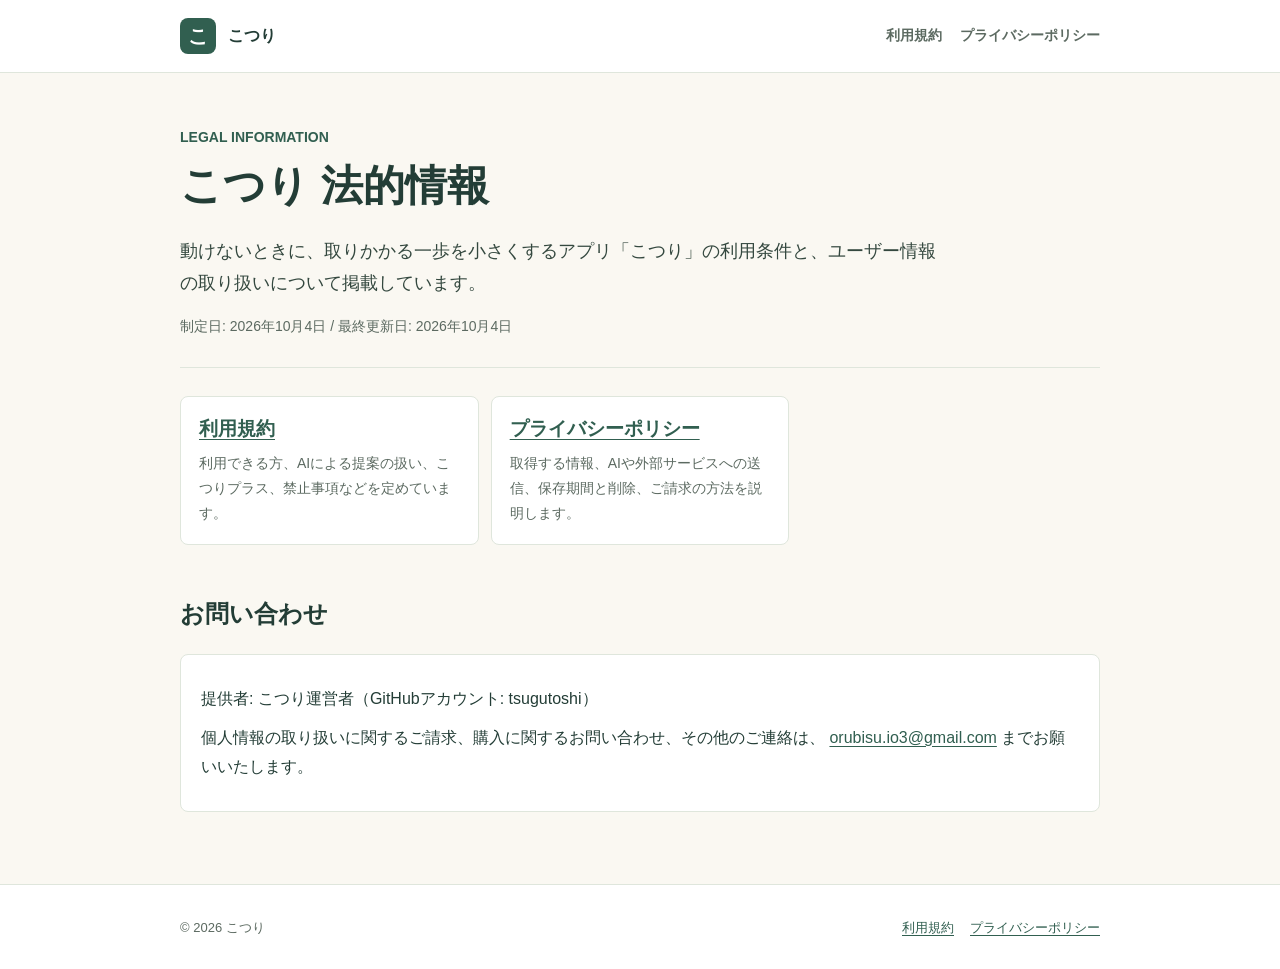
==== index.html @ b36e3127 "こつりの利用規約とプライバシーポリシーを公開する アプリ本体のリポジトリ（非公開）の legal/ と同じ内容を、GitHub Pages で 配信するための公開リポジトリに置く。AdMob の同意メ" ====
<!doctype html>
<html lang="ja">
  <head>
    <meta charset="utf-8">
    <meta name="viewport" content="width=device-width, initial-scale=1">
    <meta name="description" content="こつりの利用規約とプライバシーポリシー">
    <title>法的情報 | こつり</title>
    <link rel="stylesheet" href="assets/legal.css">
  </head>
  <body>
    <header class="site-header">
      <div class="header-inner">
        <a class="brand" href="index.html" aria-label="こつり 法的情報トップ">
          <span class="brand-mark" aria-hidden="true">こ</span>
          <span>こつり</span>
        </a>
        <nav class="site-nav" aria-label="法的情報">
          <a href="terms.html">利用規約</a>
          <a href="privacy.html">プライバシーポリシー</a>
        </nav>
      </div>
    </header>

    <main class="page">
      <header class="document-header">
        <p class="eyebrow">LEGAL INFORMATION</p>
        <h1>こつり 法的情報</h1>
        <p class="lead">
          動けないときに、取りかかる一歩を小さくするアプリ「こつり」の利用条件と、ユーザー情報の取り扱いについて掲載しています。
        </p>
        <p class="updated">制定日: 2026年10月4日 / 最終更新日: 2026年10月4日</p>
      </header>

      <div class="link-list" aria-label="文書一覧">
        <section class="link-item">
          <h2><a href="terms.html">利用規約</a></h2>
          <p>利用できる方、AIによる提案の扱い、こつりプラス、禁止事項などを定めています。</p>
        </section>
        <section class="link-item">
          <h2><a href="privacy.html">プライバシーポリシー</a></h2>
          <p>取得する情報、AIや外部サービスへの送信、保存期間と削除、ご請求の方法を説明します。</p>
        </section>
      </div>

      <section class="legal-section" id="contact">
        <h2>お問い合わせ</h2>
        <div class="contact-block">
          <p>提供者: こつり運営者（GitHubアカウント: tsugutoshi）</p>
          <p>
            個人情報の取り扱いに関するご請求、購入に関するお問い合わせ、その他のご連絡は、
            <a href="mailto:orubisu.io3@gmail.com">orubisu.io3@gmail.com</a>
            までお願いいたします。
          </p>
        </div>
      </section>
    </main>

    <footer class="site-footer">
      <div class="site-footer-inner">
        <p>&copy; 2026 こつり</p>
        <div class="footer-links">
          <a href="terms.html">利用規約</a>
          <a href="privacy.html">プライバシーポリシー</a>
        </div>
      </div>
    </footer>
  </body>
</html>
---- assets/legal.css ----
:root {
  color-scheme: light;
  --bg: #faf8f2;
  --surface: #ffffff;
  --text: #233d36;
  --muted: #5c6a61;
  --line: #dfe6dc;
  --accent: #4f7d6b;
  --accent-strong: #315f50;
  --accent-soft: #edf3ec;
  --warning: #7a4c00;
  --warning-bg: #fff4d8;
  --focus: #005fcc;
}

* {
  box-sizing: border-box;
}

html {
  scroll-behavior: smooth;
}

body {
  margin: 0;
  background: var(--bg);
  color: var(--text);
  font-family: -apple-system, BlinkMacSystemFont, "Segoe UI", "Noto Sans JP",
    "Hiragino Kaku Gothic ProN", "Yu Gothic", Meiryo, sans-serif;
  font-size: 16px;
  line-height: 1.8;
}

a {
  color: var(--accent-strong);
  text-underline-offset: 0.2em;
}

a:hover {
  text-decoration-thickness: 2px;
}

a:focus-visible {
  outline: 3px solid var(--focus);
  outline-offset: 3px;
}

.site-header {
  background: var(--surface);
  border-bottom: 1px solid var(--line);
}

.header-inner,
.page,
.site-footer-inner {
  width: min(100% - 32px, 920px);
  margin-inline: auto;
}

.header-inner {
  min-height: 72px;
  display: flex;
  align-items: center;
  justify-content: space-between;
  gap: 20px;
}

.brand {
  display: inline-flex;
  align-items: center;
  gap: 12px;
  color: var(--text);
  font-weight: 700;
  text-decoration: none;
}

.brand-mark {
  width: 36px;
  height: 36px;
  display: grid;
  place-items: center;
  border-radius: 8px;
  background: #315f50;
  color: #ffffff;
  font-size: 20px;
  line-height: 1;
}

.site-nav {
  display: flex;
  flex-wrap: wrap;
  justify-content: flex-end;
  gap: 8px 18px;
}

.site-nav a {
  color: var(--muted);
  font-size: 14px;
  font-weight: 600;
  text-decoration: none;
}

.site-nav a[aria-current="page"] {
  color: var(--accent-strong);
  text-decoration: underline;
  text-decoration-thickness: 2px;
  text-underline-offset: 0.35em;
}

.page {
  padding-block: 52px 72px;
}

.document-header {
  padding-bottom: 28px;
  border-bottom: 1px solid var(--line);
}

.eyebrow {
  margin: 0 0 6px;
  color: var(--accent-strong);
  font-size: 14px;
  font-weight: 700;
}

h1,
h2,
h3 {
  line-height: 1.45;
  letter-spacing: 0;
}

h1 {
  margin: 0;
  font-size: clamp(28px, 5vw, 42px);
}

h2 {
  margin: 48px 0 14px;
  padding-top: 4px;
  font-size: 24px;
}

h3 {
  margin: 26px 0 8px;
  font-size: 18px;
}

p,
ul,
ol,
dl {
  margin-block: 10px;
}

ul,
ol {
  padding-left: 1.5em;
}

li + li {
  margin-top: 8px;
}

.updated {
  margin: 14px 0 0;
  color: var(--muted);
  font-size: 14px;
}

.lead {
  max-width: 760px;
  margin: 18px 0 0;
  color: #34483f;
  font-size: 18px;
}

.notice {
  margin: 28px 0;
  padding: 18px 20px;
  border-left: 4px solid var(--accent);
  border-radius: 0 8px 8px 0;
  background: var(--accent-soft);
}

.notice.warning {
  border-left-color: var(--warning);
  background: var(--warning-bg);
  color: #4d350d;
}

.legal-section {
  scroll-margin-top: 24px;
}

.table-wrap {
  margin-block: 18px;
  overflow-x: auto;
  border: 1px solid var(--line);
  border-radius: 8px;
  background: var(--surface);
}

table {
  width: 100%;
  min-width: 680px;
  border-collapse: collapse;
  font-size: 14px;
  line-height: 1.65;
}

th,
td {
  padding: 14px 16px;
  border-bottom: 1px solid var(--line);
  text-align: left;
  vertical-align: top;
}

th {
  background: #edf3ec;
  font-weight: 700;
}

tr:last-child td {
  border-bottom: 0;
}

.link-list {
  display: grid;
  grid-template-columns: repeat(3, minmax(0, 1fr));
  gap: 12px;
  margin-top: 28px;
}

.link-item {
  min-height: 132px;
  padding: 18px;
  border: 1px solid var(--line);
  border-radius: 8px;
  background: var(--surface);
}

.link-item h2 {
  margin: 0 0 8px;
  padding: 0;
  font-size: 19px;
}

.link-item p {
  margin: 0;
  color: var(--muted);
  font-size: 14px;
}

.action-link {
  display: inline-flex;
  align-items: center;
  justify-content: center;
  min-height: 48px;
  margin-top: 18px;
  padding: 10px 18px;
  border-radius: 8px;
  background: var(--accent-strong);
  color: #ffffff;
  font-weight: 700;
  text-decoration: none;
}

.contact-block {
  margin-top: 22px;
  padding: 20px;
  border: 1px solid var(--line);
  border-radius: 8px;
  background: var(--surface);
}

.site-footer {
  border-top: 1px solid var(--line);
  background: var(--surface);
}

.site-footer-inner {
  display: flex;
  align-items: center;
  justify-content: space-between;
  gap: 16px;
  min-height: 84px;
  color: var(--muted);
  font-size: 13px;
}

.site-footer p {
  margin: 0;
}

.footer-links {
  display: flex;
  flex-wrap: wrap;
  justify-content: flex-end;
  gap: 8px 16px;
}

@media (max-width: 720px) {
  .header-inner {
    align-items: flex-start;
    flex-direction: column;
    padding-block: 16px;
  }

  .site-nav {
    justify-content: flex-start;
  }

  .page {
    padding-block: 36px 56px;
  }

  h2 {
    margin-top: 38px;
  }

  .link-list {
    grid-template-columns: 1fr;
  }

  .site-footer-inner {
    align-items: flex-start;
    flex-direction: column;
    padding-block: 18px;
  }

  .footer-links {
    justify-content: flex-start;
  }
}

@media print {
  body {
    background: #ffffff;
    font-size: 11pt;
  }

  .site-nav,
  .site-footer,
  .action-link {
    display: none;
  }

  .page {
    width: 100%;
    padding: 0;
  }

  a {
    color: inherit;
  }
}
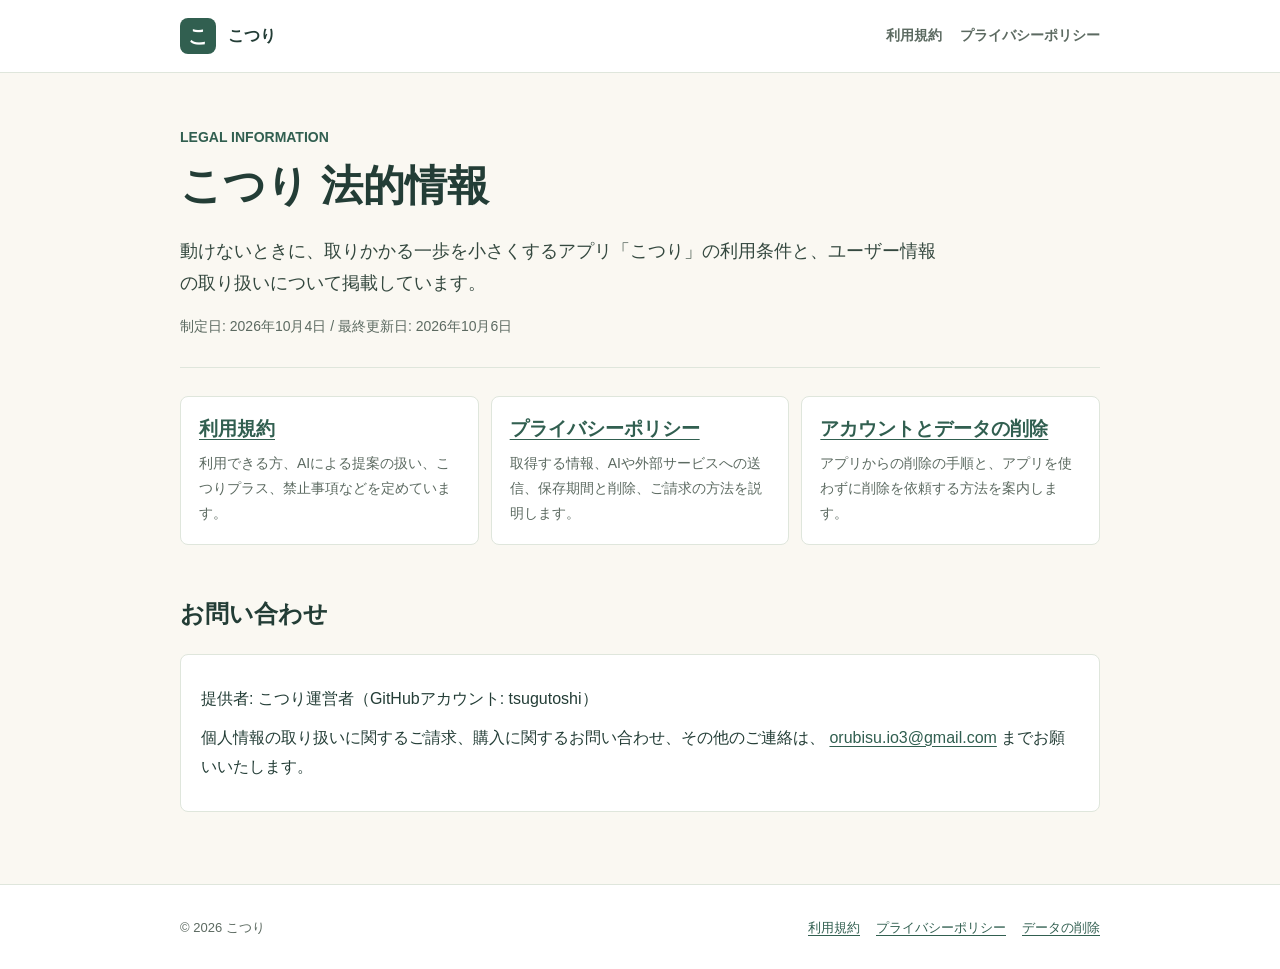
==== commit 42efa061: "アカウントとデータの削除の案内ページを追加する Co-Authored-By: Claude Opus 5.5 <noreply@anthropic.com>" ====
--- a/index.html
+++ b/index.html
@@ -28,7 +28,7 @@
         <p class="lead">
           動けないときに、取りかかる一歩を小さくするアプリ「こつり」の利用条件と、ユーザー情報の取り扱いについて掲載しています。
         </p>
-        <p class="updated">制定日: 2026年10月4日 / 最終更新日: 2026年10月4日</p>
+        <p class="updated">制定日: 2026年10月4日 / 最終更新日: 2026年10月6日</p>
       </header>
 
       <div class="link-list" aria-label="文書一覧">
@@ -39,6 +39,10 @@
         <section class="link-item">
           <h2><a href="privacy.html">プライバシーポリシー</a></h2>
           <p>取得する情報、AIや外部サービスへの送信、保存期間と削除、ご請求の方法を説明します。</p>
+        </section>
+        <section class="link-item">
+          <h2><a href="delete.html">アカウントとデータの削除</a></h2>
+          <p>アプリからの削除の手順と、アプリを使わずに削除を依頼する方法を案内します。</p>
         </section>
       </div>
 
@@ -61,6 +65,7 @@
         <div class="footer-links">
           <a href="terms.html">利用規約</a>
           <a href="privacy.html">プライバシーポリシー</a>
+          <a href="delete.html">データの削除</a>
         </div>
       </div>
     </footer>
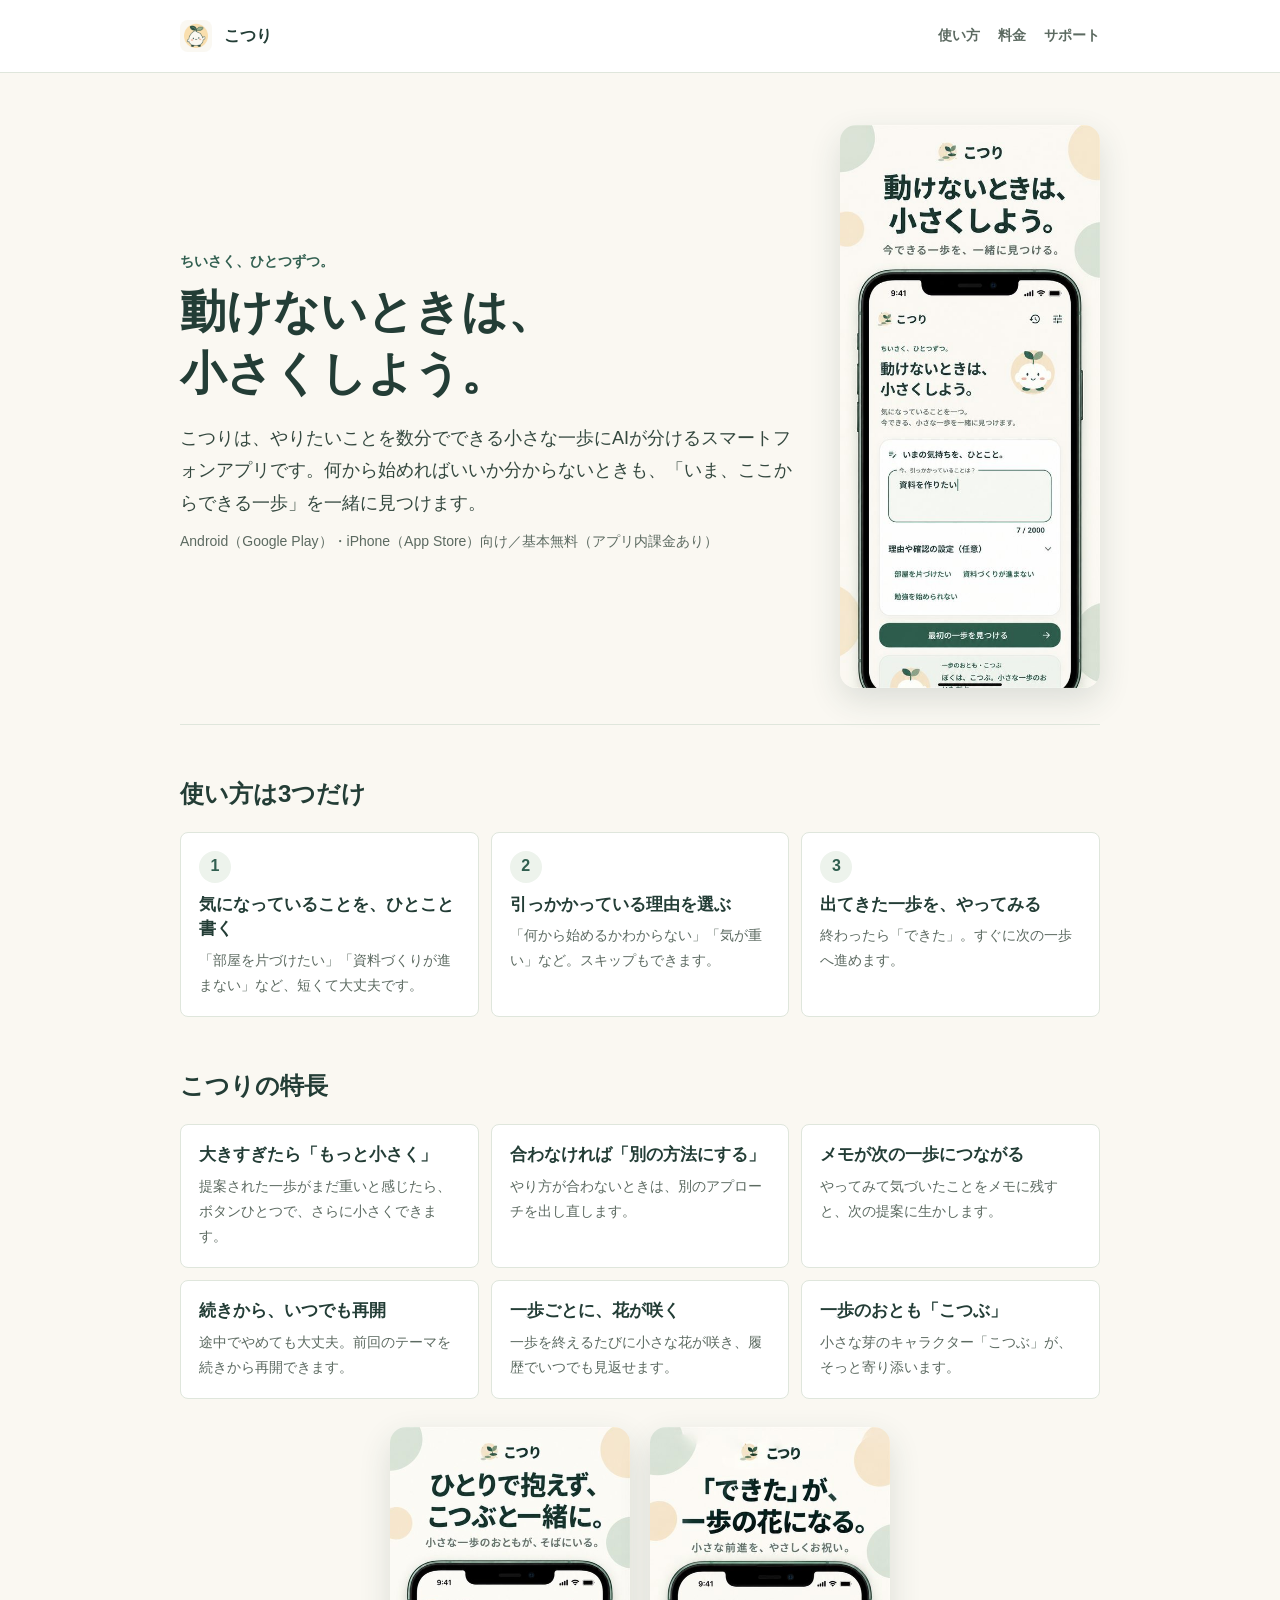
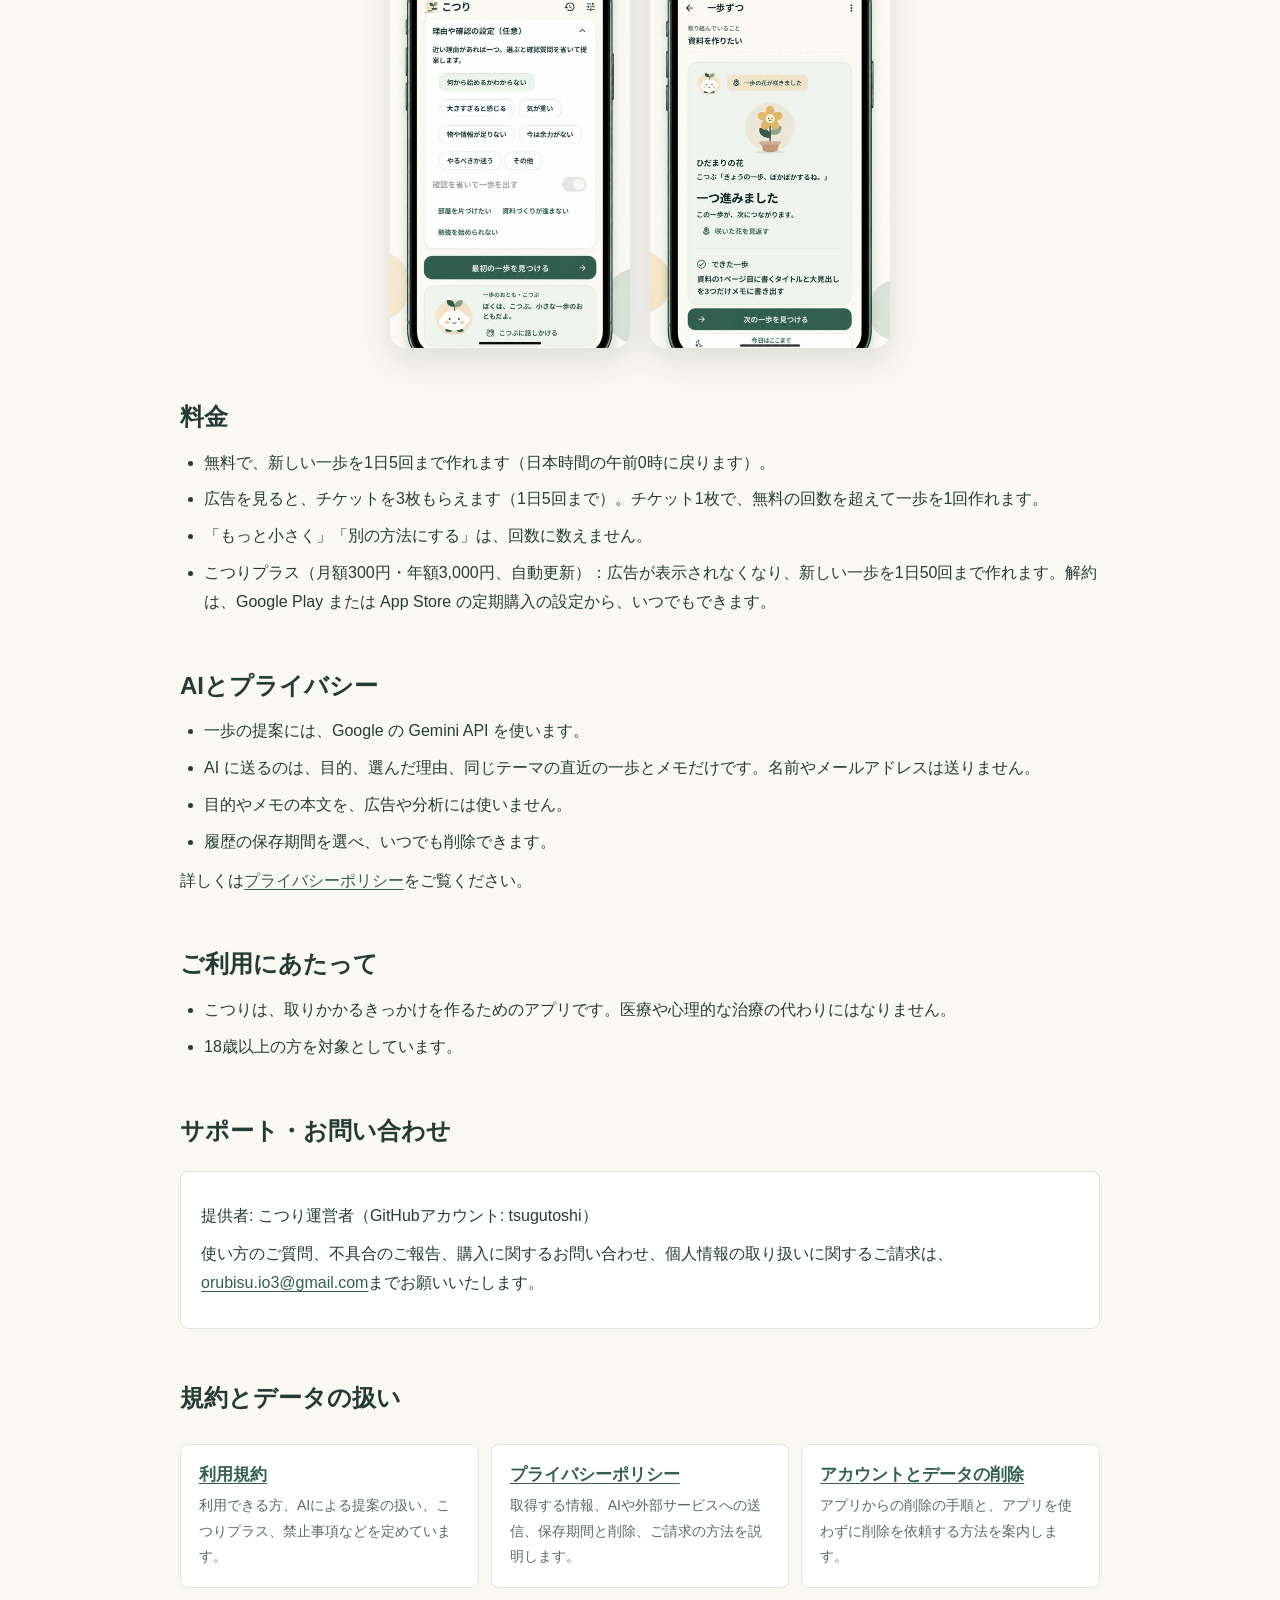
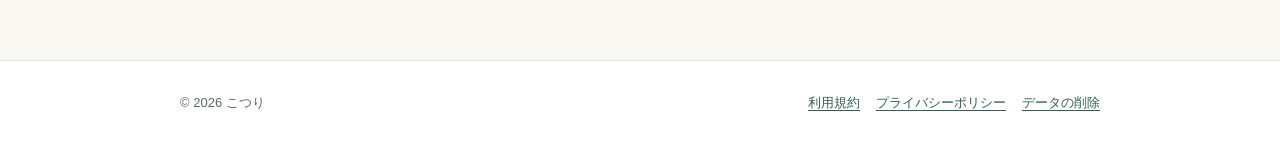
==== commit f3048b21: "トップページをアプリの紹介ページにする 使い方、特長、料金、AIとプライバシー、サポートを載せ、規約類へのリンクは残す。  Co-Authored-By: Claude Opus 5.5 <norep" ====
--- a/index.html
+++ b/index.html
@@ -3,58 +3,147 @@
   <head>
     <meta charset="utf-8">
     <meta name="viewport" content="width=device-width, initial-scale=1">
-    <meta name="description" content="こつりの利用規約とプライバシーポリシー">
-    <title>法的情報 | こつり</title>
+    <meta name="description" content="こつりは、やりたいことを数分でできる小さな一歩にAIが分けるスマートフォンアプリです。動けない日も、いまここからできる一歩を一緒に見つけます。">
+    <title>こつり - 小さな一歩を見つけるアプリ</title>
+    <meta property="og:title" content="こつり - 小さな一歩を見つけるアプリ">
+    <meta property="og:description" content="動けないときは、小さくしよう。やりたいことを、数分でできる小さな一歩にAIが分けます。">
+    <meta property="og:type" content="website">
+    <meta property="og:url" content="https://tsugutoshi.github.io/kotsuri-legal/">
+    <meta property="og:image" content="https://tsugutoshi.github.io/kotsuri-legal/assets/kotsuri-icon.png">
+    <link rel="icon" href="assets/kotsuri-icon.png">
+    <link rel="apple-touch-icon" href="assets/kotsuri-icon.png">
     <link rel="stylesheet" href="assets/legal.css">
   </head>
   <body>
     <header class="site-header">
       <div class="header-inner">
-        <a class="brand" href="index.html" aria-label="こつり 法的情報トップ">
-          <span class="brand-mark" aria-hidden="true">こ</span>
+        <a class="brand" href="index.html" aria-label="こつり トップ">
+          <img class="brand-icon" src="assets/kotsuri-icon.png" alt="" width="32" height="32">
           <span>こつり</span>
         </a>
-        <nav class="site-nav" aria-label="法的情報">
-          <a href="terms.html">利用規約</a>
-          <a href="privacy.html">プライバシーポリシー</a>
+        <nav class="site-nav" aria-label="ページ内">
+          <a href="#how">使い方</a>
+          <a href="#pricing">料金</a>
+          <a href="#support">サポート</a>
         </nav>
       </div>
     </header>
 
     <main class="page">
-      <header class="document-header">
-        <p class="eyebrow">LEGAL INFORMATION</p>
-        <h1>こつり 法的情報</h1>
-        <p class="lead">
-          動けないときに、取りかかる一歩を小さくするアプリ「こつり」の利用条件と、ユーザー情報の取り扱いについて掲載しています。
-        </p>
-        <p class="updated">制定日: 2026年10月4日 / 最終更新日: 2026年10月6日</p>
-      </header>
+      <section class="hero">
+        <div class="hero-text">
+          <p class="eyebrow">ちいさく、ひとつずつ。</p>
+          <h1>動けないときは、<br>小さくしよう。</h1>
+          <p class="lead">こつりは、やりたいことを数分でできる小さな一歩にAIが分けるスマートフォンアプリです。何から始めればいいか分からないときも、「いま、ここからできる一歩」を一緒に見つけます。</p>
+          <p class="platforms">Android（Google Play）・iPhone（App Store）向け／基本無料（アプリ内課金あり）</p>
+        </div>
+        <img class="hero-screen" src="assets/screen-small-step.jpg" alt="こつりのホーム画面。気になっていることを一言入力して、最初の一歩を見つける" width="480" height="1039">
+      </section>
 
-      <div class="link-list" aria-label="文書一覧">
-        <section class="link-item">
-          <h2><a href="terms.html">利用規約</a></h2>
-          <p>利用できる方、AIによる提案の扱い、こつりプラス、禁止事項などを定めています。</p>
-        </section>
-        <section class="link-item">
-          <h2><a href="privacy.html">プライバシーポリシー</a></h2>
-          <p>取得する情報、AIや外部サービスへの送信、保存期間と削除、ご請求の方法を説明します。</p>
-        </section>
-        <section class="link-item">
-          <h2><a href="delete.html">アカウントとデータの削除</a></h2>
-          <p>アプリからの削除の手順と、アプリを使わずに削除を依頼する方法を案内します。</p>
-        </section>
-      </div>
+      <section class="legal-section" id="how">
+        <h2>使い方は3つだけ</h2>
+        <ol class="steps">
+          <li>
+            <h3>気になっていることを、ひとこと書く</h3>
+            <p>「部屋を片づけたい」「資料づくりが進まない」など、短くて大丈夫です。</p>
+          </li>
+          <li>
+            <h3>引っかかっている理由を選ぶ</h3>
+            <p>「何から始めるかわからない」「気が重い」など。スキップもできます。</p>
+          </li>
+          <li>
+            <h3>出てきた一歩を、やってみる</h3>
+            <p>終わったら「できた」。すぐに次の一歩へ進めます。</p>
+          </li>
+        </ol>
+      </section>
 
-      <section class="legal-section" id="contact">
-        <h2>お問い合わせ</h2>
+      <section class="legal-section" id="features">
+        <h2>こつりの特長</h2>
+        <div class="feature-grid">
+          <div class="feature">
+            <h3>大きすぎたら「もっと小さく」</h3>
+            <p>提案された一歩がまだ重いと感じたら、ボタンひとつで、さらに小さくできます。</p>
+          </div>
+          <div class="feature">
+            <h3>合わなければ「別の方法にする」</h3>
+            <p>やり方が合わないときは、別のアプローチを出し直します。</p>
+          </div>
+          <div class="feature">
+            <h3>メモが次の一歩につながる</h3>
+            <p>やってみて気づいたことをメモに残すと、次の提案に生かします。</p>
+          </div>
+          <div class="feature">
+            <h3>続きから、いつでも再開</h3>
+            <p>途中でやめても大丈夫。前回のテーマを続きから再開できます。</p>
+          </div>
+          <div class="feature">
+            <h3>一歩ごとに、花が咲く</h3>
+            <p>一歩を終えるたびに小さな花が咲き、履歴でいつでも見返せます。</p>
+          </div>
+          <div class="feature">
+            <h3>一歩のおとも「こつぶ」</h3>
+            <p>小さな芽のキャラクター「こつぶ」が、そっと寄り添います。</p>
+          </div>
+        </div>
+        <div class="screens">
+          <img src="assets/screen-companion.jpg" alt="一歩のおとも「こつぶ」が表示された画面" width="480" height="1041" loading="lazy">
+          <img src="assets/screen-bloom.jpg" alt="一歩を終えて花が咲いた画面" width="480" height="1041" loading="lazy">
+        </div>
+      </section>
+
+      <section class="legal-section" id="pricing">
+        <h2>料金</h2>
+        <ul>
+          <li>無料で、新しい一歩を1日5回まで作れます（日本時間の午前0時に戻ります）。</li>
+          <li>広告を見ると、チケットを3枚もらえます（1日5回まで）。チケット1枚で、無料の回数を超えて一歩を1回作れます。</li>
+          <li>「もっと小さく」「別の方法にする」は、回数に数えません。</li>
+          <li>こつりプラス（月額300円・年額3,000円、自動更新）：広告が表示されなくなり、新しい一歩を1日50回まで作れます。解約は、Google Play または App Store の定期購入の設定から、いつでもできます。</li>
+        </ul>
+      </section>
+
+      <section class="legal-section" id="privacy">
+        <h2>AIとプライバシー</h2>
+        <ul>
+          <li>一歩の提案には、Google の Gemini API を使います。</li>
+          <li>AI に送るのは、目的、選んだ理由、同じテーマの直近の一歩とメモだけです。名前やメールアドレスは送りません。</li>
+          <li>目的やメモの本文を、広告や分析には使いません。</li>
+          <li>履歴の保存期間を選べ、いつでも削除できます。</li>
+        </ul>
+        <p>詳しくは<a href="privacy.html">プライバシーポリシー</a>をご覧ください。</p>
+      </section>
+
+      <section class="legal-section" id="notes">
+        <h2>ご利用にあたって</h2>
+        <ul>
+          <li>こつりは、取りかかるきっかけを作るためのアプリです。医療や心理的な治療の代わりにはなりません。</li>
+          <li>18歳以上の方を対象としています。</li>
+        </ul>
+      </section>
+
+      <section class="legal-section" id="support">
+        <h2>サポート・お問い合わせ</h2>
         <div class="contact-block">
           <p>提供者: こつり運営者（GitHubアカウント: tsugutoshi）</p>
-          <p>
-            個人情報の取り扱いに関するご請求、購入に関するお問い合わせ、その他のご連絡は、
-            <a href="mailto:orubisu.io3@gmail.com">orubisu.io3@gmail.com</a>
-            までお願いいたします。
-          </p>
+          <p>使い方のご質問、不具合のご報告、購入に関するお問い合わせ、個人情報の取り扱いに関するご請求は、<a href="mailto:orubisu.io3@gmail.com">orubisu.io3@gmail.com</a>までお願いいたします。</p>
+        </div>
+      </section>
+
+      <section class="legal-section" id="legal">
+        <h2>規約とデータの扱い</h2>
+        <div class="link-list" aria-label="文書一覧">
+          <section class="link-item">
+            <h3><a href="terms.html">利用規約</a></h3>
+            <p>利用できる方、AIによる提案の扱い、こつりプラス、禁止事項などを定めています。</p>
+          </section>
+          <section class="link-item">
+            <h3><a href="privacy.html">プライバシーポリシー</a></h3>
+            <p>取得する情報、AIや外部サービスへの送信、保存期間と削除、ご請求の方法を説明します。</p>
+          </section>
+          <section class="link-item">
+            <h3><a href="delete.html">アカウントとデータの削除</a></h3>
+            <p>アプリからの削除の手順と、アプリを使わずに削除を依頼する方法を案内します。</p>
+          </section>
         </div>
       </section>
     </main>
--- a/assets/legal.css
+++ b/assets/legal.css
@@ -301,7 +301,127 @@
   gap: 8px 16px;
 }
 
+
+/* Product page (index.html) */
+.brand-icon {
+  width: 32px;
+  height: 32px;
+  border-radius: 8px;
+}
+
+.hero {
+  display: grid;
+  grid-template-columns: minmax(0, 1fr) 260px;
+  align-items: center;
+  gap: 40px;
+  padding-bottom: 36px;
+  border-bottom: 1px solid var(--line);
+}
+
+.hero h1 {
+  font-size: clamp(32px, 6vw, 46px);
+  line-height: 1.35;
+}
+
+.hero-screen {
+  width: 100%;
+  height: auto;
+  border-radius: 16px;
+  box-shadow: 0 12px 32px rgba(35, 61, 54, 0.14);
+}
+
+.platforms {
+  color: var(--muted);
+  font-size: 14px;
+}
+
+.steps {
+  display: grid;
+  grid-template-columns: repeat(3, minmax(0, 1fr));
+  gap: 12px;
+  margin-top: 20px;
+  padding: 0;
+  list-style: none;
+  counter-reset: step;
+}
+
+.steps li,
+.feature {
+  padding: 18px;
+  border: 1px solid var(--line);
+  border-radius: 8px;
+  background: var(--surface);
+}
+
+.steps li + li {
+  margin-top: 0;
+}
+
+.steps li::before {
+  counter-increment: step;
+  content: counter(step);
+  display: grid;
+  place-items: center;
+  width: 32px;
+  height: 32px;
+  margin-bottom: 10px;
+  border-radius: 50%;
+  background: var(--accent-soft);
+  color: var(--accent-strong);
+  font-weight: 700;
+}
+
+.steps h3,
+.feature h3,
+.link-item h3 {
+  margin: 0 0 6px;
+  font-size: 17px;
+}
+
+.steps p,
+.feature p {
+  margin: 0;
+  color: var(--muted);
+  font-size: 14px;
+}
+
+.feature-grid {
+  display: grid;
+  grid-template-columns: repeat(3, minmax(0, 1fr));
+  gap: 12px;
+  margin-top: 20px;
+}
+
+.screens {
+  display: flex;
+  justify-content: center;
+  gap: 20px;
+  margin-top: 28px;
+}
+
+.screens img {
+  width: min(44%, 240px);
+  height: auto;
+  border-radius: 16px;
+  box-shadow: 0 12px 32px rgba(35, 61, 54, 0.14);
+}
+
 @media (max-width: 720px) {
+  .hero {
+    grid-template-columns: 1fr;
+    gap: 28px;
+  }
+
+  .hero-screen {
+    width: min(70%, 260px);
+    justify-self: center;
+  }
+
+  .steps,
+  .feature-grid {
+    grid-template-columns: 1fr;
+  }
+
   .header-inner {
     align-items: flex-start;
     flex-direction: column;
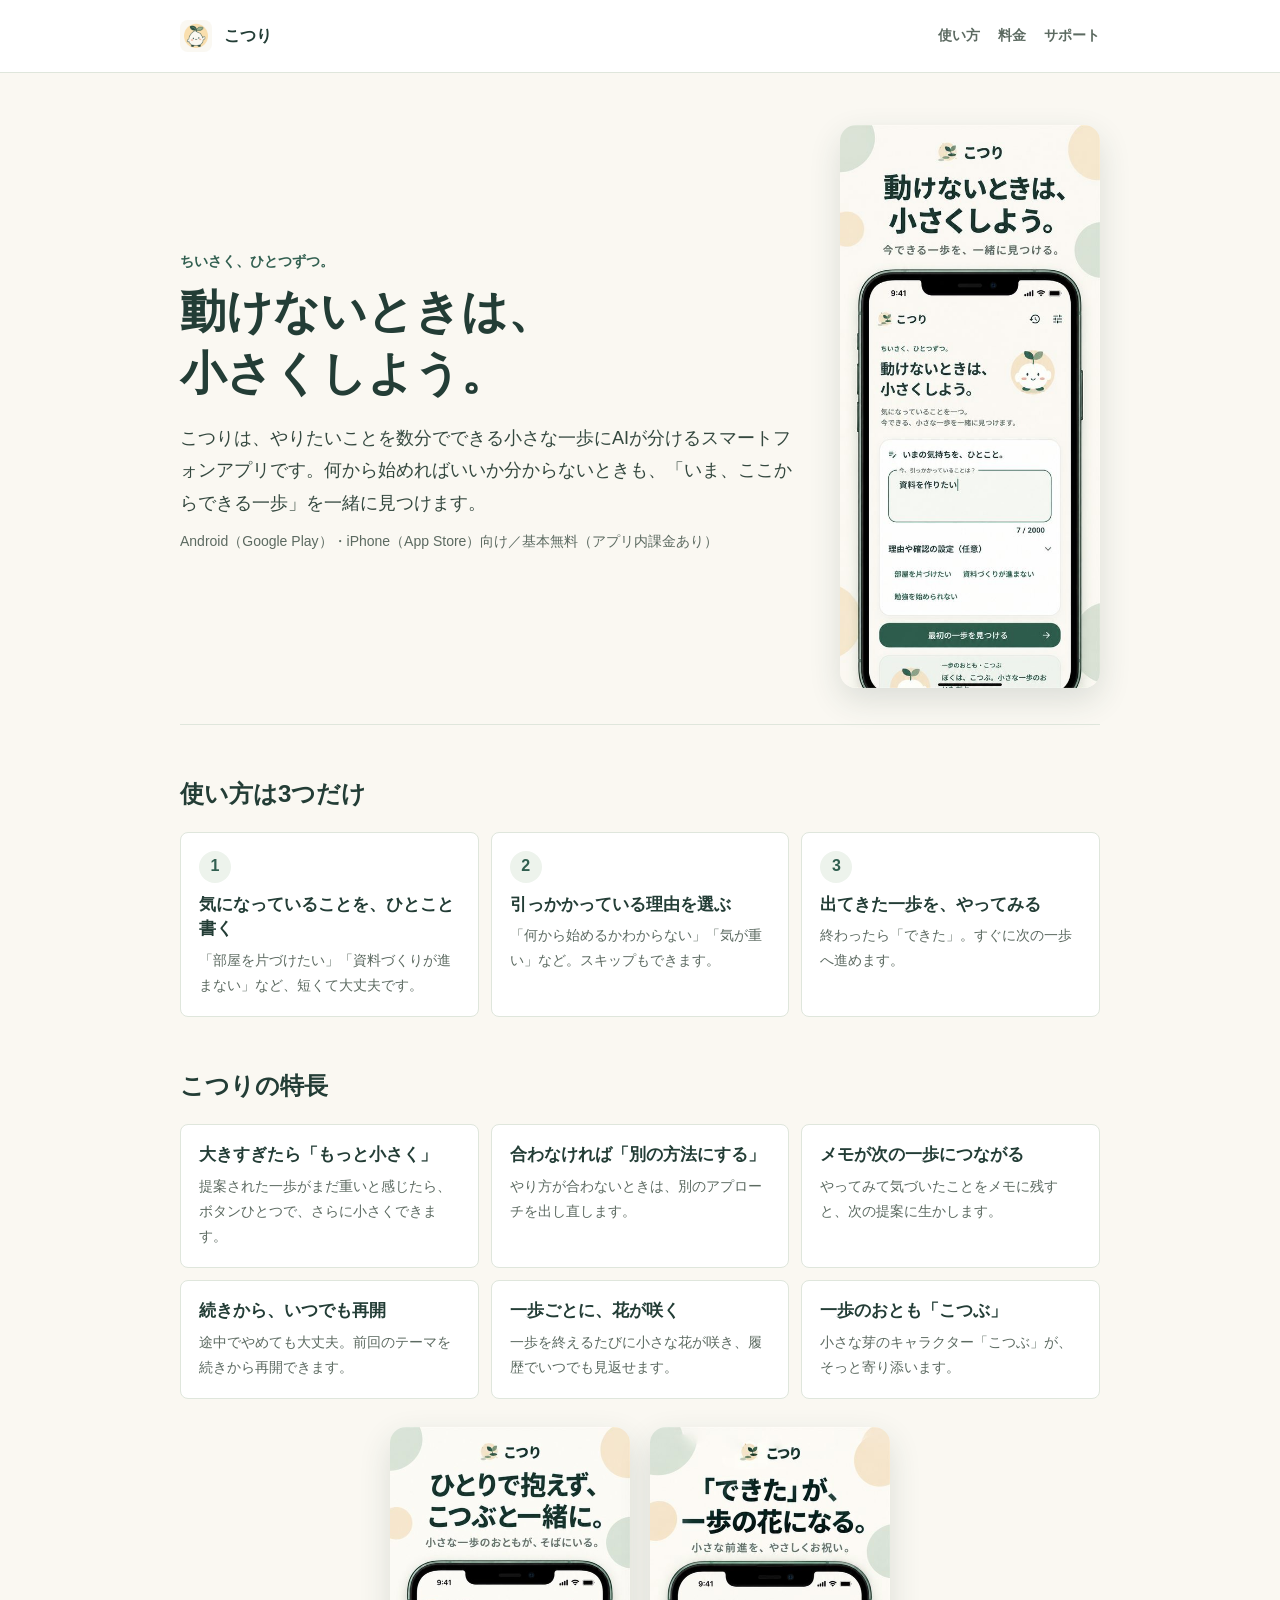
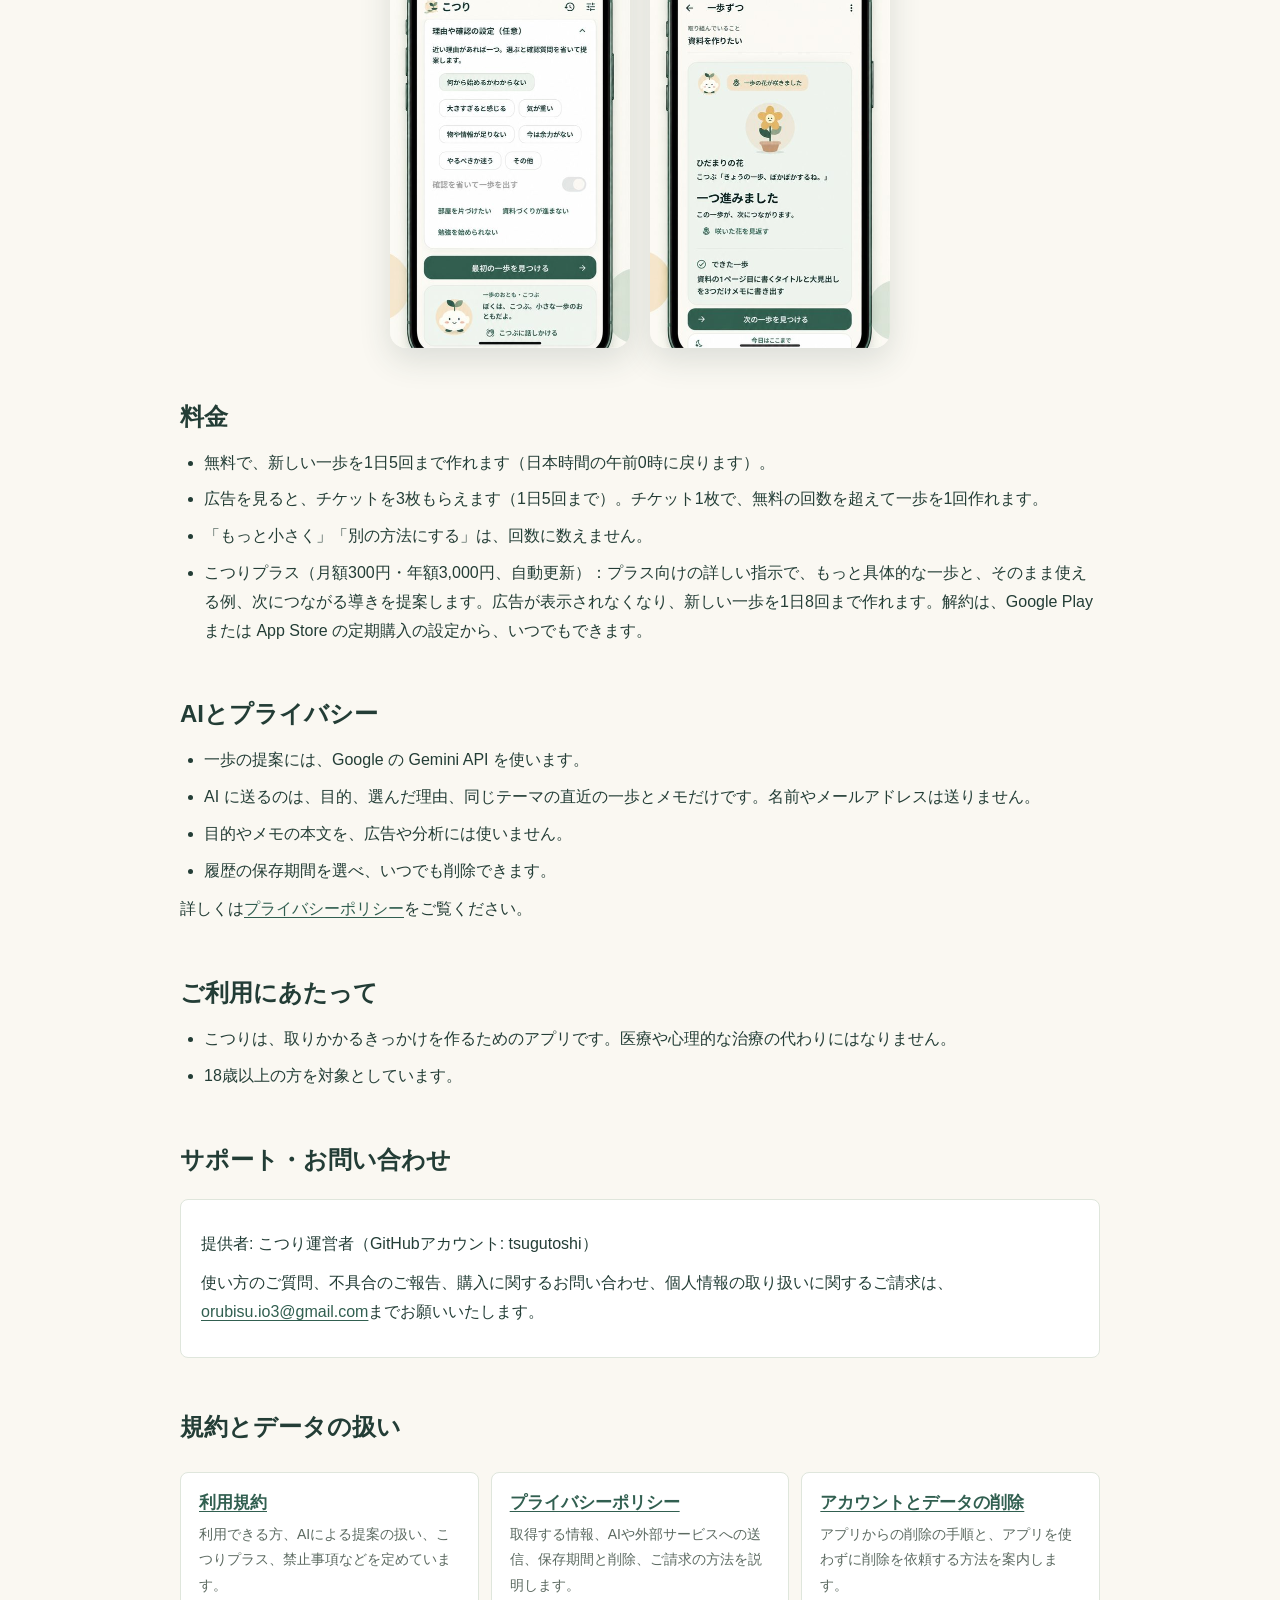
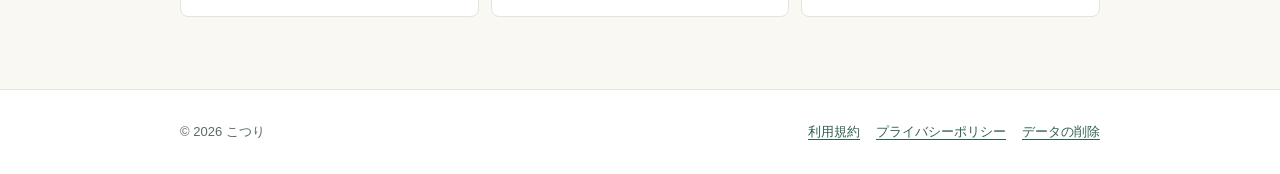
==== commit 2d146628: "こつりプラスの特典に、より具体的な提案を加え、1日の回数を改める 利用規約の第7条と紹介ページの料金を、プラス向けの詳しい指示による具体的な提案と、新しい一歩1日8回に合わせる。  Co-Author" ====
--- a/index.html
+++ b/index.html
@@ -98,7 +98,7 @@
           <li>無料で、新しい一歩を1日5回まで作れます（日本時間の午前0時に戻ります）。</li>
           <li>広告を見ると、チケットを3枚もらえます（1日5回まで）。チケット1枚で、無料の回数を超えて一歩を1回作れます。</li>
           <li>「もっと小さく」「別の方法にする」は、回数に数えません。</li>
-          <li>こつりプラス（月額300円・年額3,000円、自動更新）：広告が表示されなくなり、新しい一歩を1日50回まで作れます。解約は、Google Play または App Store の定期購入の設定から、いつでもできます。</li>
+          <li>こつりプラス（月額300円・年額3,000円、自動更新）：プラス向けの詳しい指示で、もっと具体的な一歩と、そのまま使える例、次につながる導きを提案します。広告が表示されなくなり、新しい一歩を1日8回まで作れます。解約は、Google Play または App Store の定期購入の設定から、いつでもできます。</li>
         </ul>
       </section>
 
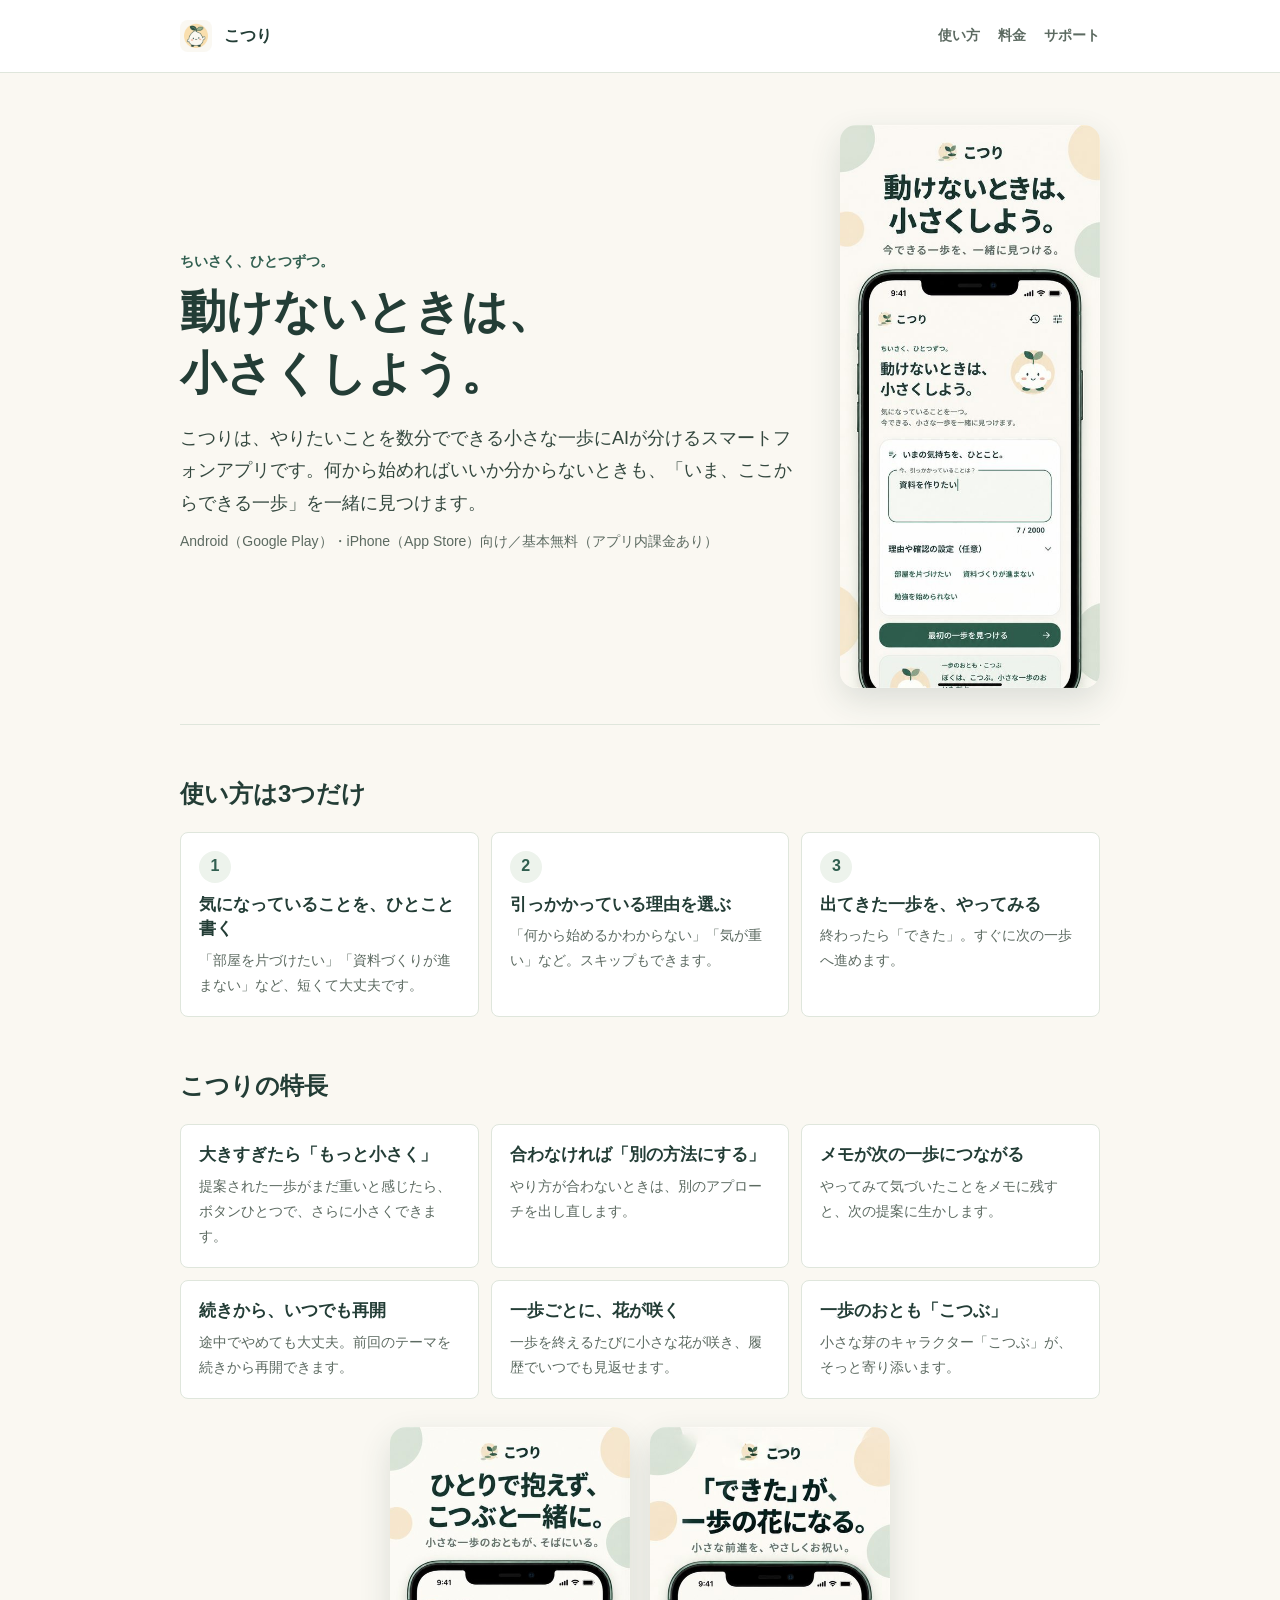
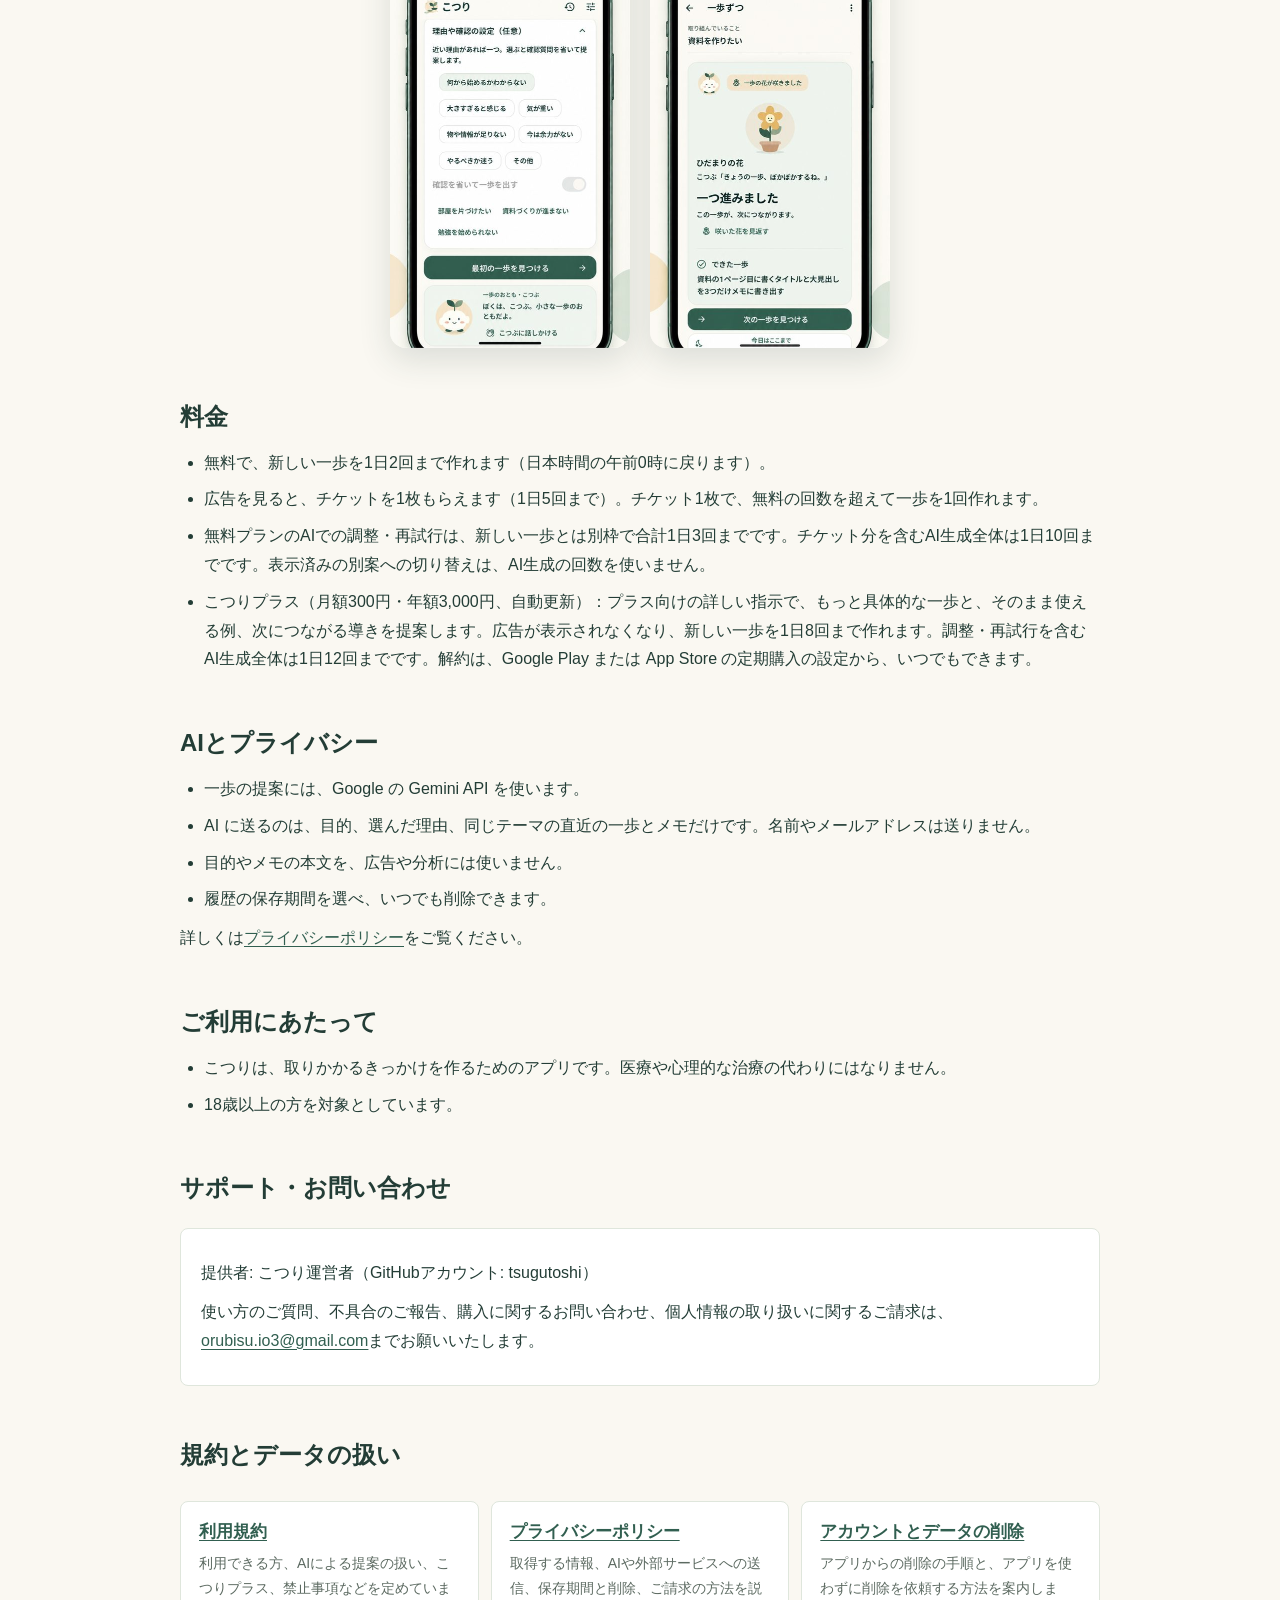
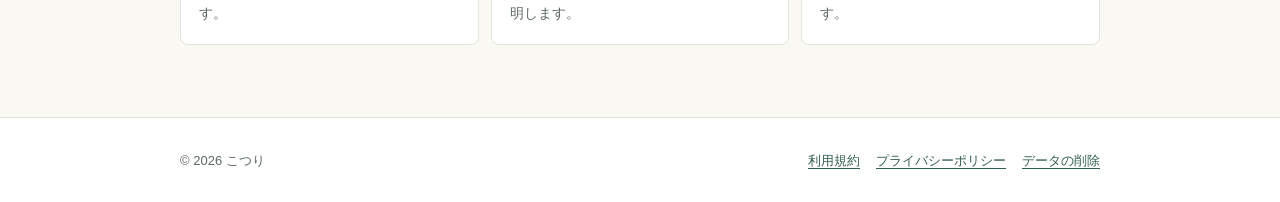
==== commit d704f72e: "Update free generation and rewarded ad limits" ====
--- a/index.html
+++ b/index.html
@@ -95,10 +95,10 @@
       <section class="legal-section" id="pricing">
         <h2>料金</h2>
         <ul>
-          <li>無料で、新しい一歩を1日5回まで作れます（日本時間の午前0時に戻ります）。</li>
-          <li>広告を見ると、チケットを3枚もらえます（1日5回まで）。チケット1枚で、無料の回数を超えて一歩を1回作れます。</li>
-          <li>「もっと小さく」「別の方法にする」は、回数に数えません。</li>
-          <li>こつりプラス（月額300円・年額3,000円、自動更新）：プラス向けの詳しい指示で、もっと具体的な一歩と、そのまま使える例、次につながる導きを提案します。広告が表示されなくなり、新しい一歩を1日8回まで作れます。解約は、Google Play または App Store の定期購入の設定から、いつでもできます。</li>
+          <li>無料で、新しい一歩を1日2回まで作れます（日本時間の午前0時に戻ります）。</li>
+          <li>広告を見ると、チケットを1枚もらえます（1日5回まで）。チケット1枚で、無料の回数を超えて一歩を1回作れます。</li>
+          <li>無料プランのAIでの調整・再試行は、新しい一歩とは別枠で合計1日3回までです。チケット分を含むAI生成全体は1日10回までです。表示済みの別案への切り替えは、AI生成の回数を使いません。</li>
+          <li>こつりプラス（月額300円・年額3,000円、自動更新）：プラス向けの詳しい指示で、もっと具体的な一歩と、そのまま使える例、次につながる導きを提案します。広告が表示されなくなり、新しい一歩を1日8回まで作れます。調整・再試行を含むAI生成全体は1日12回までです。解約は、Google Play または App Store の定期購入の設定から、いつでもできます。</li>
         </ul>
       </section>
 
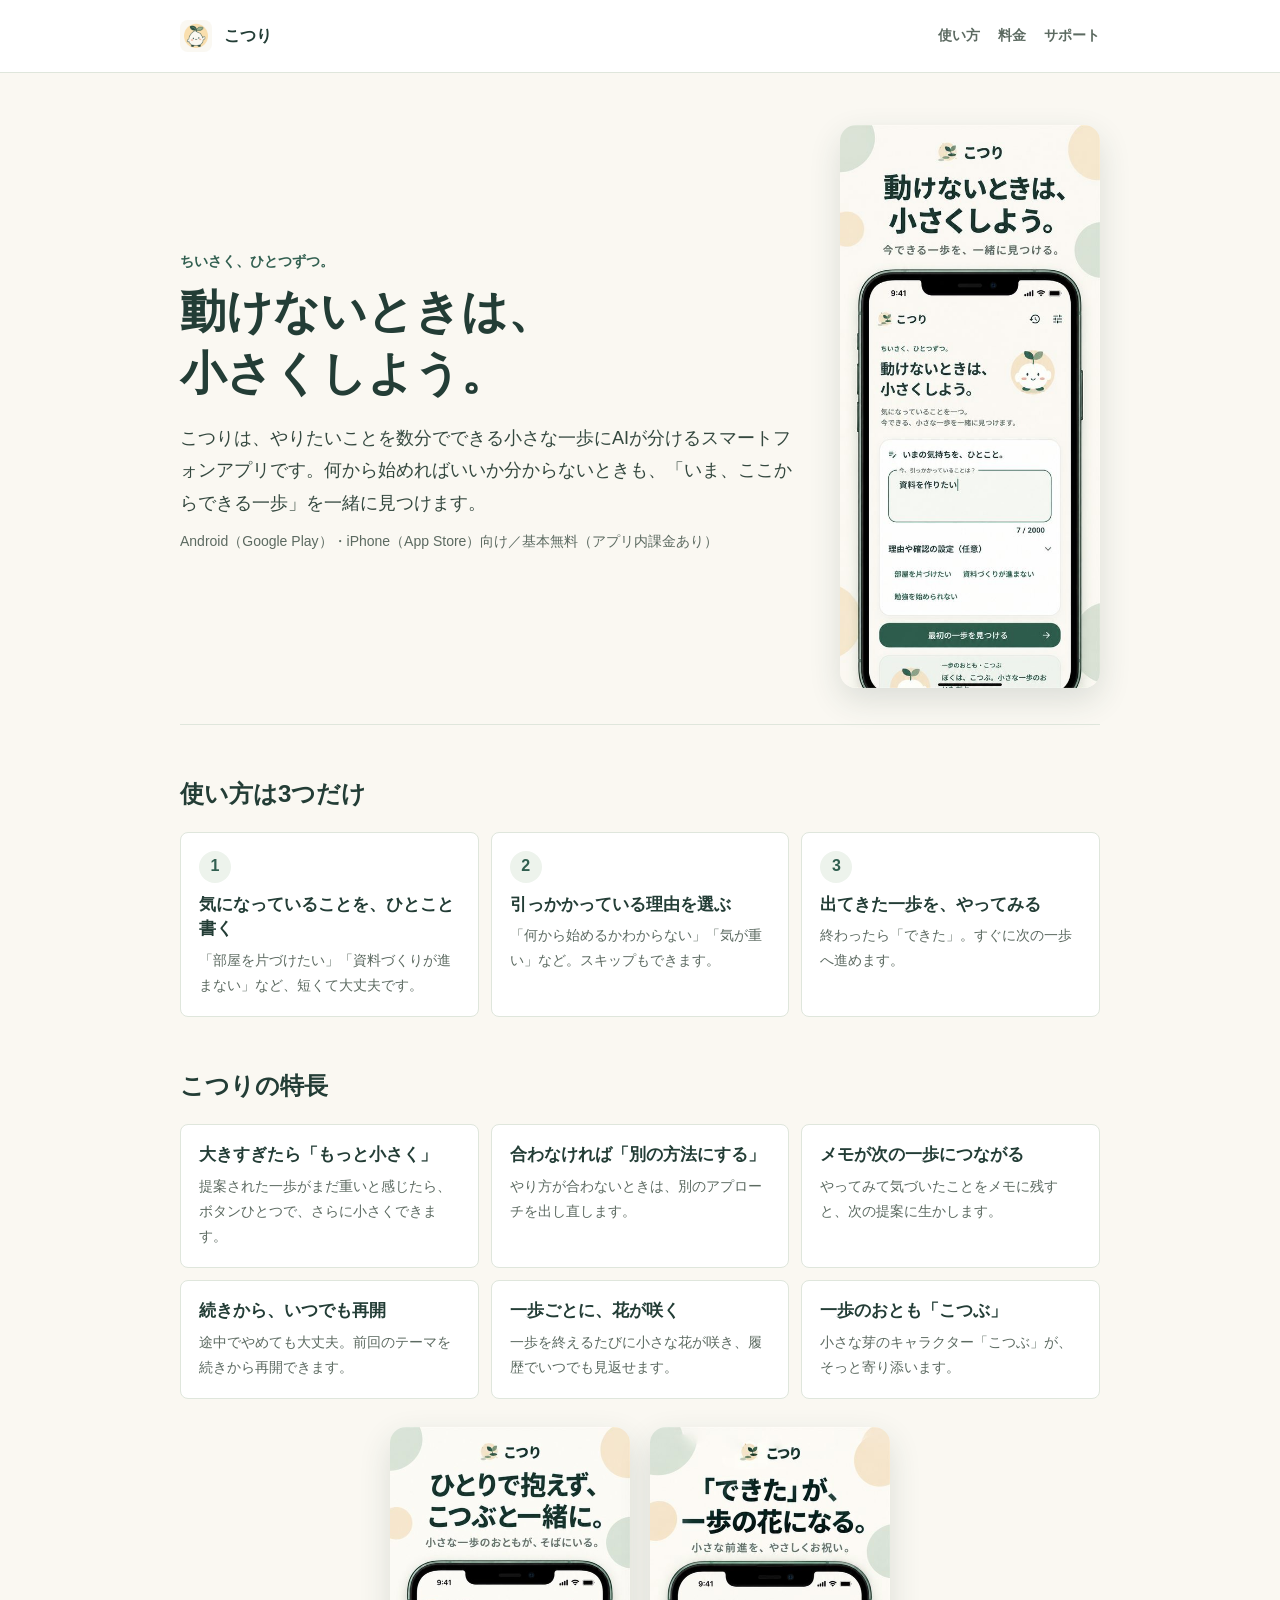
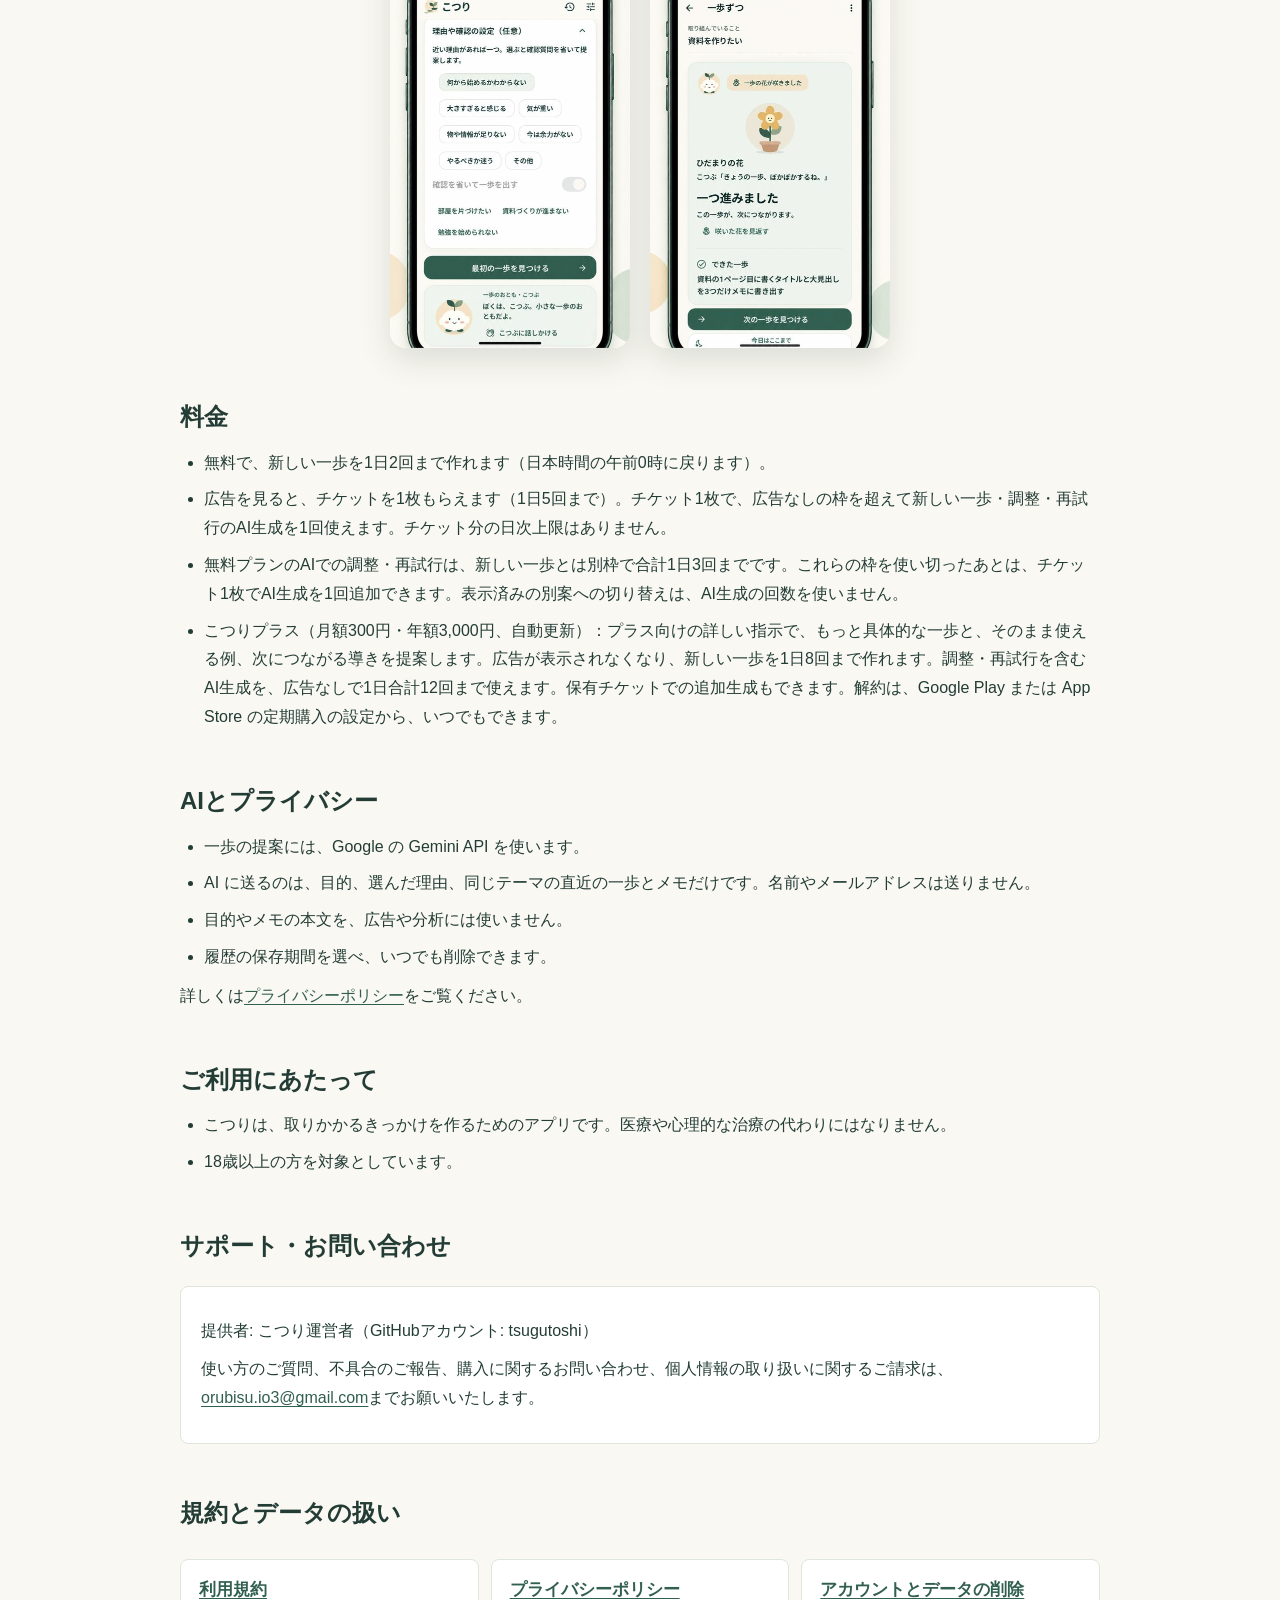
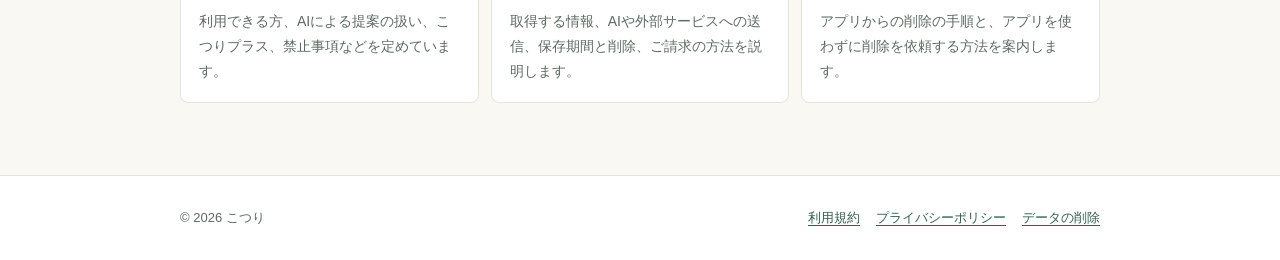
==== commit c457805d: "Clarify ticket-paid AI generation and Plus included allowances" ====
--- a/index.html
+++ b/index.html
@@ -96,9 +96,9 @@
         <h2>料金</h2>
         <ul>
           <li>無料で、新しい一歩を1日2回まで作れます（日本時間の午前0時に戻ります）。</li>
-          <li>広告を見ると、チケットを1枚もらえます（1日5回まで）。チケット1枚で、無料の回数を超えて一歩を1回作れます。</li>
-          <li>無料プランのAIでの調整・再試行は、新しい一歩とは別枠で合計1日3回までです。チケット分を含むAI生成全体は1日10回までです。表示済みの別案への切り替えは、AI生成の回数を使いません。</li>
-          <li>こつりプラス（月額300円・年額3,000円、自動更新）：プラス向けの詳しい指示で、もっと具体的な一歩と、そのまま使える例、次につながる導きを提案します。広告が表示されなくなり、新しい一歩を1日8回まで作れます。調整・再試行を含むAI生成全体は1日12回までです。解約は、Google Play または App Store の定期購入の設定から、いつでもできます。</li>
+          <li>広告を見ると、チケットを1枚もらえます（1日5回まで）。チケット1枚で、広告なしの枠を超えて新しい一歩・調整・再試行のAI生成を1回使えます。チケット分の日次上限はありません。</li>
+          <li>無料プランのAIでの調整・再試行は、新しい一歩とは別枠で合計1日3回までです。これらの枠を使い切ったあとは、チケット1枚でAI生成を1回追加できます。表示済みの別案への切り替えは、AI生成の回数を使いません。</li>
+          <li>こつりプラス（月額300円・年額3,000円、自動更新）：プラス向けの詳しい指示で、もっと具体的な一歩と、そのまま使える例、次につながる導きを提案します。広告が表示されなくなり、新しい一歩を1日8回まで作れます。調整・再試行を含むAI生成を、広告なしで1日合計12回まで使えます。保有チケットでの追加生成もできます。解約は、Google Play または App Store の定期購入の設定から、いつでもできます。</li>
         </ul>
       </section>
 
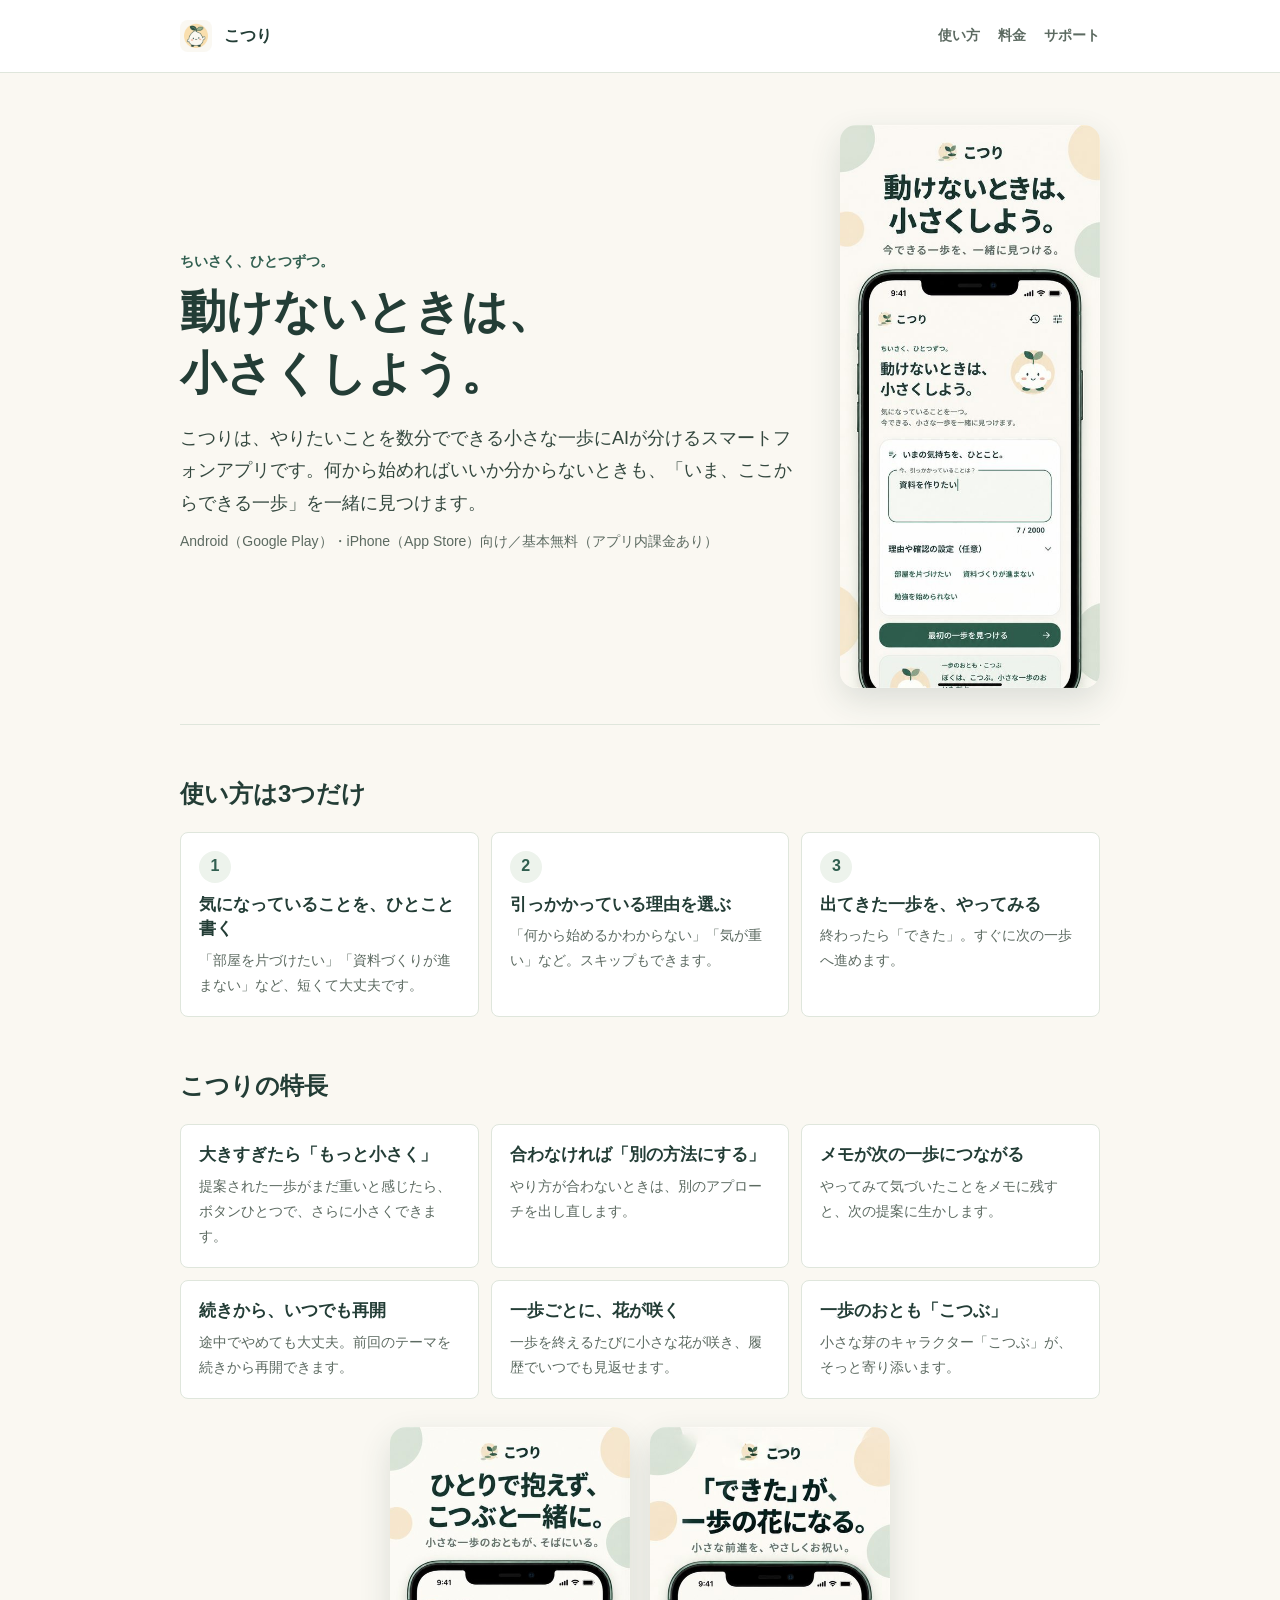
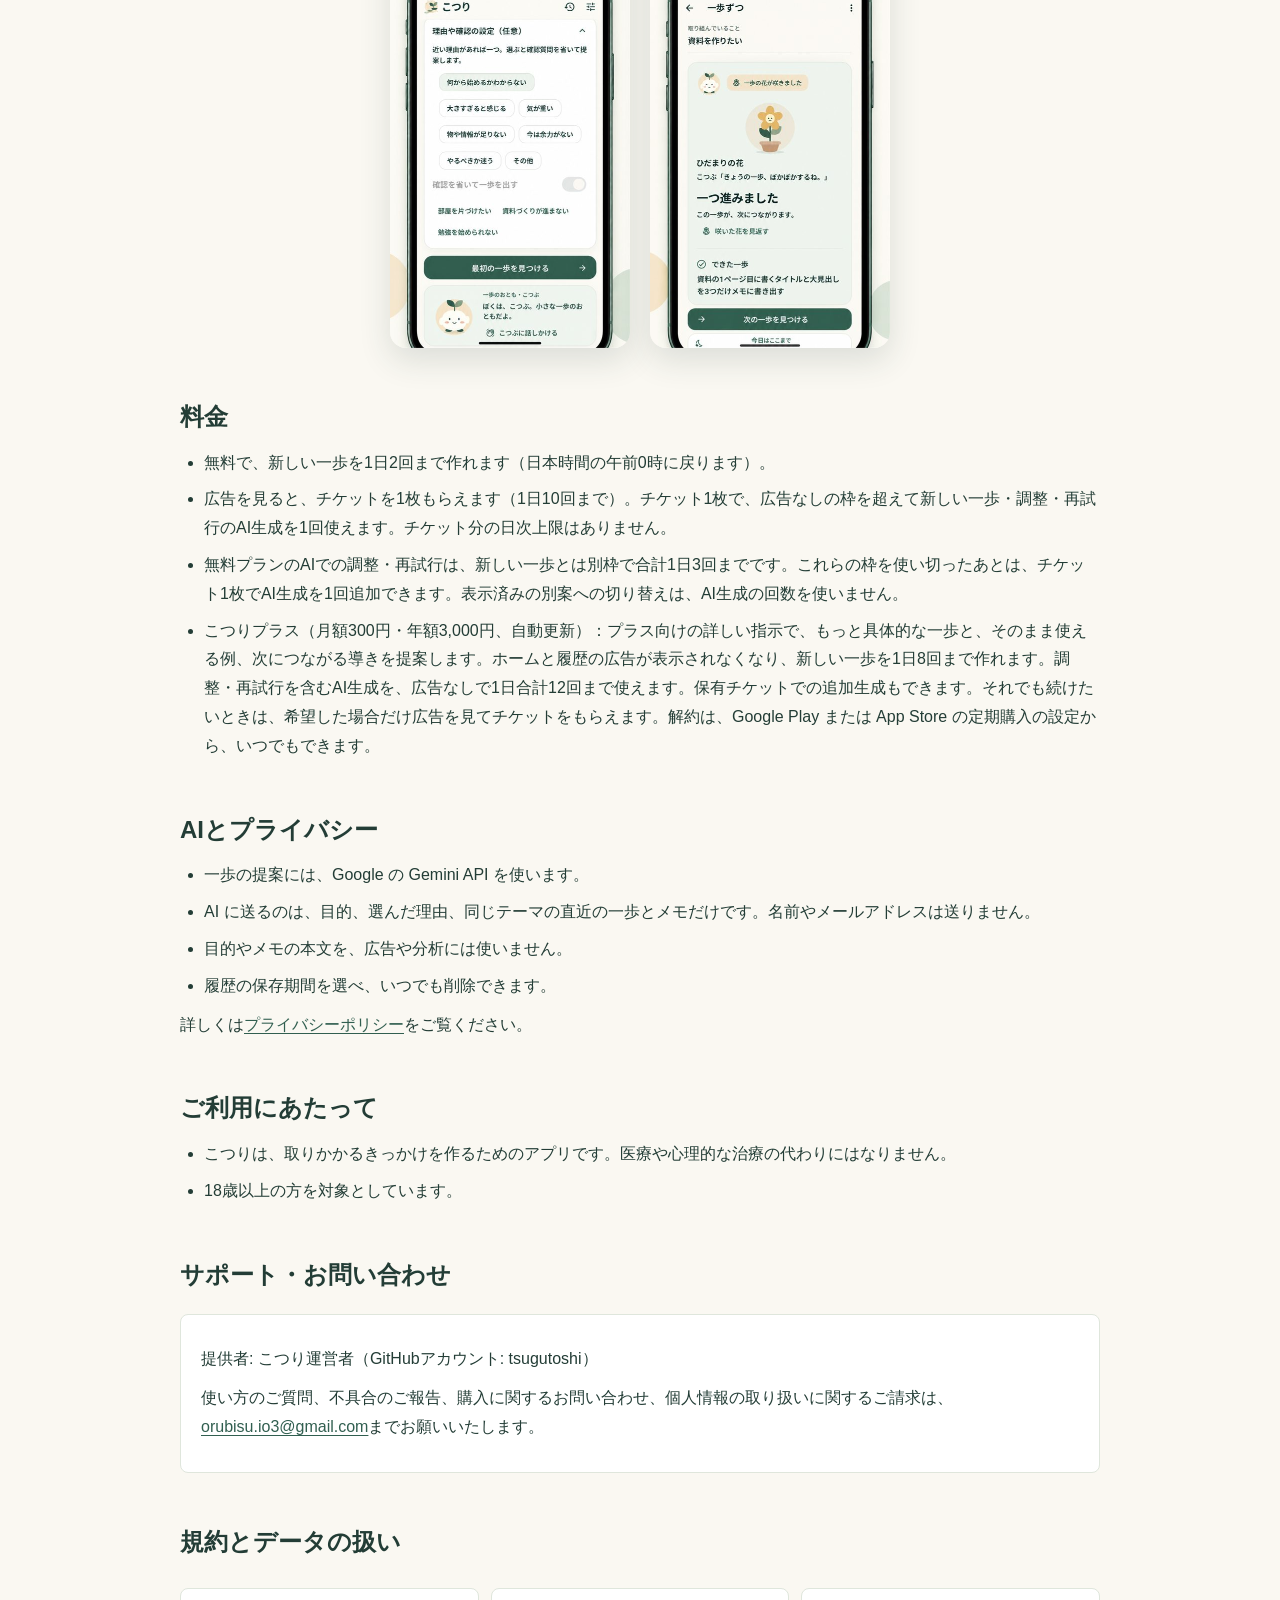
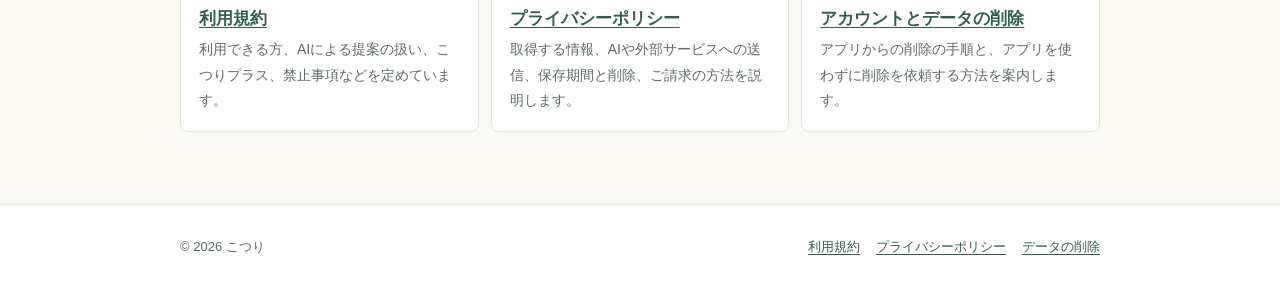
==== commit ba74bbc8: "広告の視聴を1日10回にし、こつりプラスでも希望すれば広告でチケットをもらえることを記す Co-Authored-By: Claude Opus 5.5 <noreply@anthropic.com>" ====
--- a/index.html
+++ b/index.html
@@ -96,9 +96,9 @@
         <h2>料金</h2>
         <ul>
           <li>無料で、新しい一歩を1日2回まで作れます（日本時間の午前0時に戻ります）。</li>
-          <li>広告を見ると、チケットを1枚もらえます（1日5回まで）。チケット1枚で、広告なしの枠を超えて新しい一歩・調整・再試行のAI生成を1回使えます。チケット分の日次上限はありません。</li>
+          <li>広告を見ると、チケットを1枚もらえます（1日10回まで）。チケット1枚で、広告なしの枠を超えて新しい一歩・調整・再試行のAI生成を1回使えます。チケット分の日次上限はありません。</li>
           <li>無料プランのAIでの調整・再試行は、新しい一歩とは別枠で合計1日3回までです。これらの枠を使い切ったあとは、チケット1枚でAI生成を1回追加できます。表示済みの別案への切り替えは、AI生成の回数を使いません。</li>
-          <li>こつりプラス（月額300円・年額3,000円、自動更新）：プラス向けの詳しい指示で、もっと具体的な一歩と、そのまま使える例、次につながる導きを提案します。広告が表示されなくなり、新しい一歩を1日8回まで作れます。調整・再試行を含むAI生成を、広告なしで1日合計12回まで使えます。保有チケットでの追加生成もできます。解約は、Google Play または App Store の定期購入の設定から、いつでもできます。</li>
+          <li>こつりプラス（月額300円・年額3,000円、自動更新）：プラス向けの詳しい指示で、もっと具体的な一歩と、そのまま使える例、次につながる導きを提案します。ホームと履歴の広告が表示されなくなり、新しい一歩を1日8回まで作れます。調整・再試行を含むAI生成を、広告なしで1日合計12回まで使えます。保有チケットでの追加生成もできます。それでも続けたいときは、希望した場合だけ広告を見てチケットをもらえます。解約は、Google Play または App Store の定期購入の設定から、いつでもできます。</li>
         </ul>
       </section>
 
